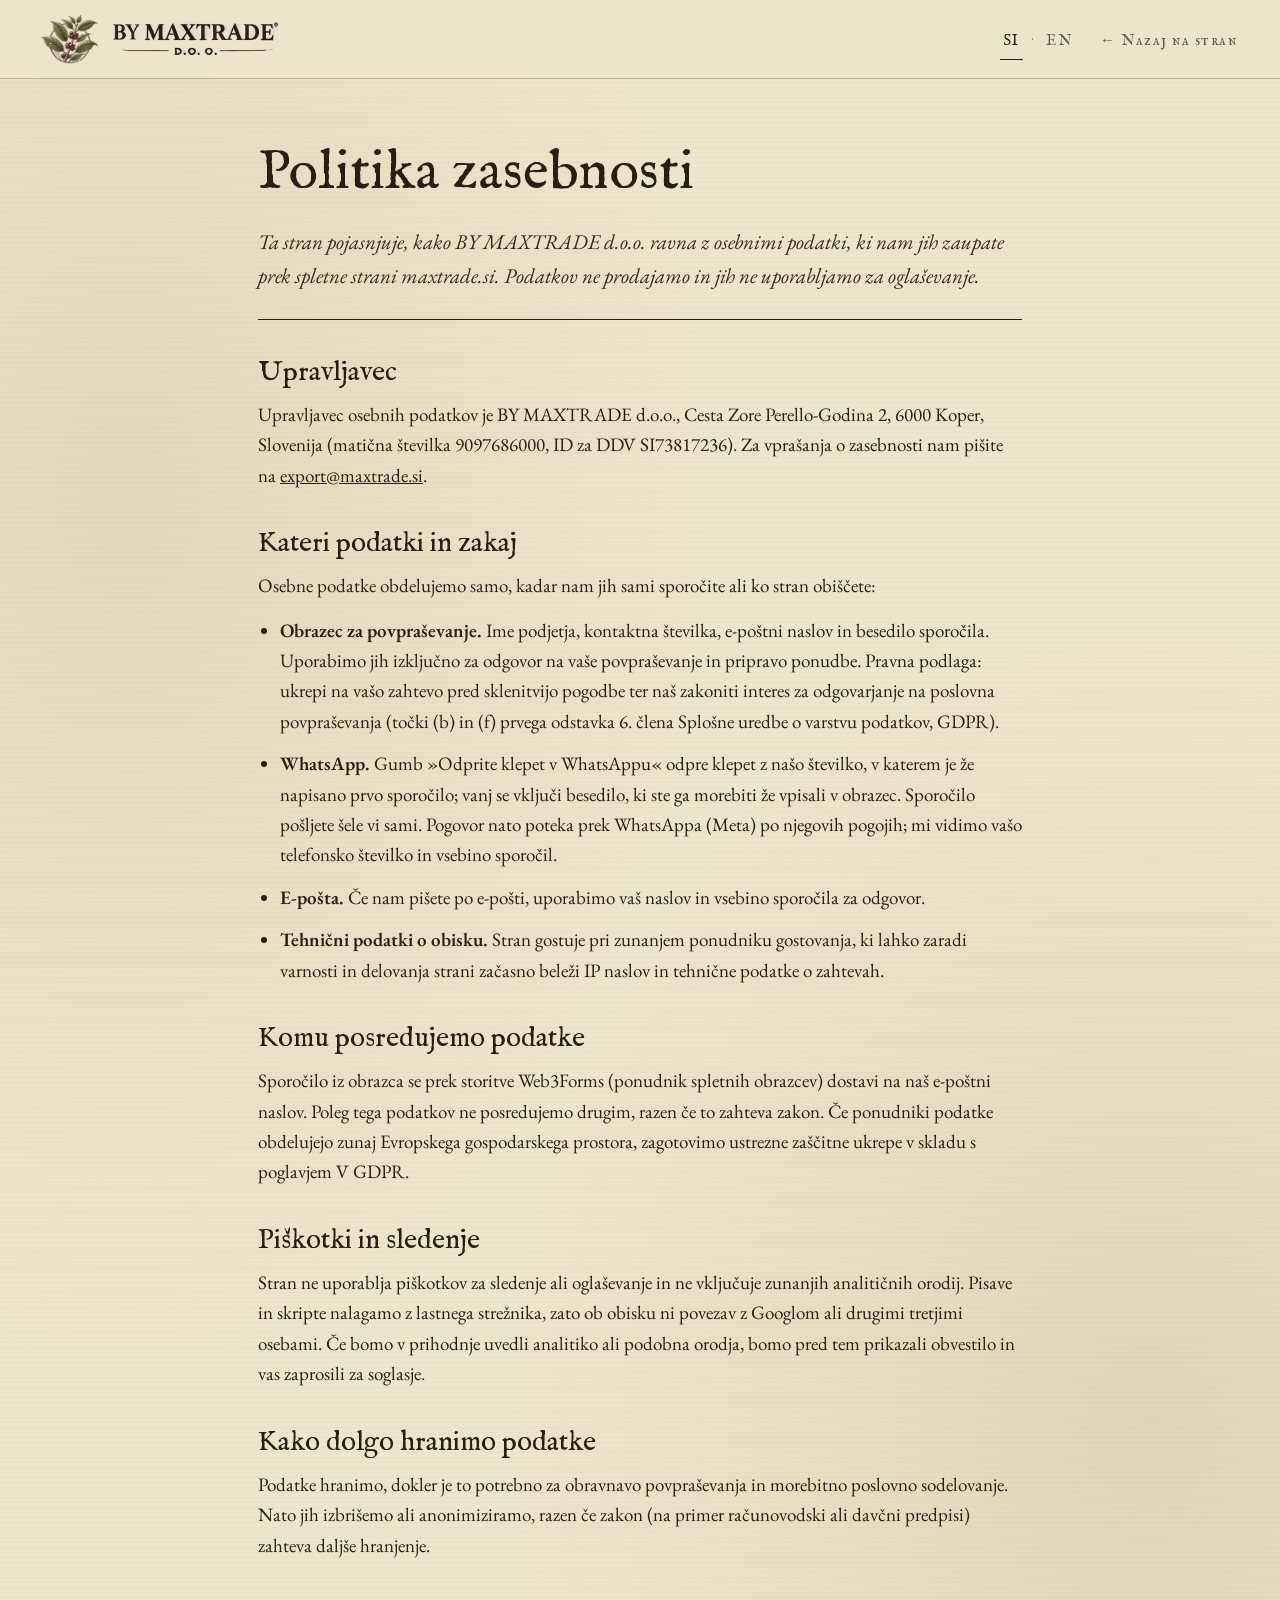
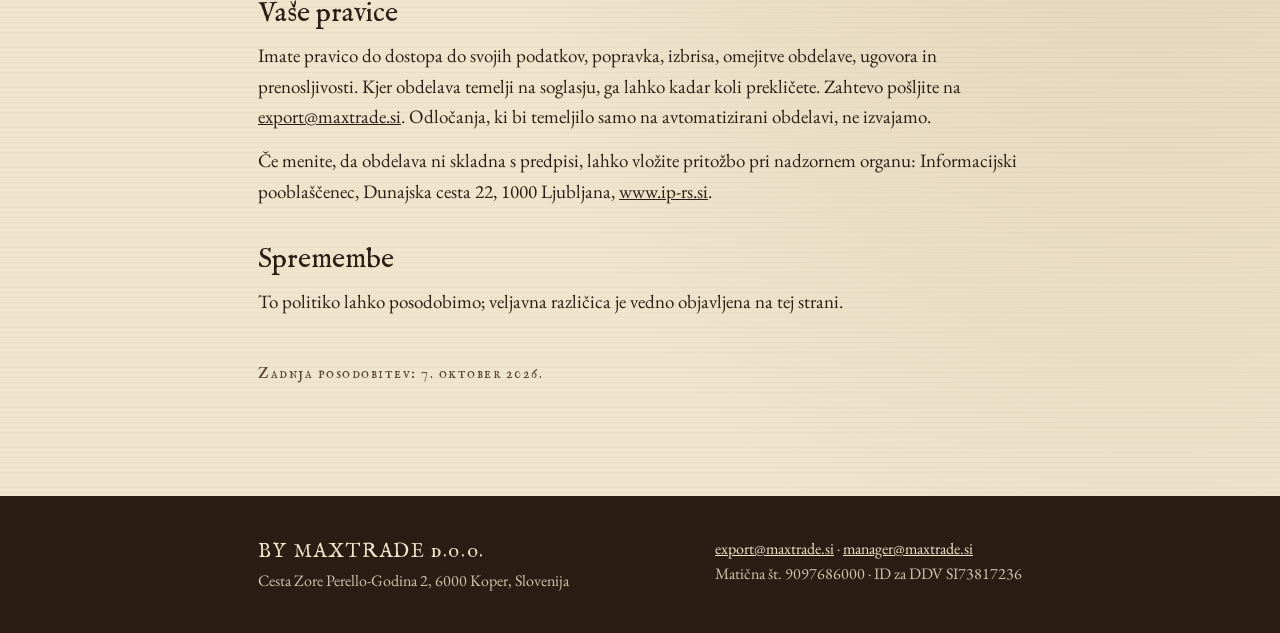
==== site/zasebnost/index.html @ ef6eb427 "Initial import: Age of Sail site package, previews, tools Co-Authored-By: Claude Sonnet 5.5 <noreply" ====
<!doctype html>
<html lang="sl">
<head>
<meta charset="utf-8">
<title>Politika zasebnosti — BY MAXTRADE d.o.o.</title>
<meta name="description" content="Politika zasebnosti — BY MAXTRADE d.o.o.">
<meta name="theme-color" content="#EFE4CC">
<link rel="canonical" href="https://maxtrade.si/zasebnost/">
<link rel="alternate" hreflang="sl" href="https://maxtrade.si/zasebnost/">
<link rel="alternate" hreflang="en" href="https://maxtrade.si/en/privacy/">
<link rel="alternate" hreflang="x-default" href="https://maxtrade.si/zasebnost/">
<link rel="icon" href="../favicon.ico" sizes="any">
<link rel="icon" type="image/png" sizes="32x32" href="../assets/img/favicon-32.png">
<link rel="apple-touch-icon" href="../assets/img/apple-touch-icon.png">
<meta property="og:type" content="website">
<meta property="og:site_name" content="BY MAXTRADE d.o.o.">
<meta property="og:locale" content="sl_SI">
<meta property="og:locale:alternate" content="en_GB">
<meta property="og:title" content="Politika zasebnosti — BY MAXTRADE d.o.o.">
<meta property="og:description" content="Politika zasebnosti — BY MAXTRADE d.o.o.">
<meta property="og:url" content="https://maxtrade.si/zasebnost/">
<meta property="og:image" content="https://maxtrade.si/assets/img/og.jpg">
<meta name="twitter:card" content="summary_large_image">
<meta name="viewport" content="width=device-width, initial-scale=1">
<meta name="robots" content="index,follow">
<link rel="preload" href="../assets/fonts/im-fell-english-ext-400-normal.woff2" as="font" type="font/woff2" crossorigin>
<link rel="stylesheet" href="../assets/fonts/fonts.css">
<link rel="stylesheet" href="../assets/css/privacy.css">
</head>
<body>
<header class="ptop">
  <a class="lock" href="../" aria-label="BY MAXTRADE d.o.o."><img class="m" src="../assets/img/logo-mark.webp" alt=""><img class="w" src="../assets/img/logo-word.webp" alt="BY MAXTRADE d.o.o."></a>
  <div class="r">
    <nav class="lang" aria-label="Jezik / Language"><a href="./" lang="sl" hreflang="sl" class="on" aria-current="true">SI</a><i aria-hidden="true">·</i><a href="../en/privacy/" lang="en" hreflang="en">EN</a></nav>
    <a class="back" href="../">← Nazaj na stran</a>
  </div>
</header>
<main class="pdoc">
<h1>Politika zasebnosti</h1>
<p class="intro">Ta stran pojasnjuje, kako BY MAXTRADE d.o.o. ravna z osebnimi podatki, ki nam jih zaupate prek spletne strani maxtrade.si. Podatkov ne prodajamo in jih ne uporabljamo za oglaševanje.</p>
<h2>Upravljavec</h2>
<p>Upravljavec osebnih podatkov je BY MAXTRADE d.o.o., Cesta Zore Perello-Godina 2, 6000 Koper, Slovenija (matična številka 9097686000, ID za DDV SI73817236). Za vprašanja o zasebnosti nam pišite na <a href="mailto:export@maxtrade.si">export@maxtrade.si</a>.</p>
<h2>Kateri podatki in zakaj</h2>
<p>Osebne podatke obdelujemo samo, kadar nam jih sami sporočite ali ko stran obiščete:</p>
<ul><li><strong>Obrazec za povpraševanje.</strong> Ime podjetja, kontaktna številka, e-poštni naslov in besedilo sporočila. Uporabimo jih izključno za odgovor na vaše povpraševanje in pripravo ponudbe. Pravna podlaga: ukrepi na vašo zahtevo pred sklenitvijo pogodbe ter naš zakoniti interes za odgovarjanje na poslovna povpraševanja (točki (b) in (f) prvega odstavka 6. člena Splošne uredbe o varstvu podatkov, GDPR).</li><li><strong>WhatsApp.</strong> Gumb »Odprite klepet v WhatsAppu« odpre klepet z našo številko, v katerem je že napisano prvo sporočilo; vanj se vključi besedilo, ki ste ga morebiti že vpisali v obrazec. Sporočilo pošljete šele vi sami. Pogovor nato poteka prek WhatsAppa (Meta) po njegovih pogojih; mi vidimo vašo telefonsko številko in vsebino sporočil.</li><li><strong>E-pošta.</strong> Če nam pišete po e-pošti, uporabimo vaš naslov in vsebino sporočila za odgovor.</li><li><strong>Tehnični podatki o obisku.</strong> Stran gostuje pri zunanjem ponudniku gostovanja, ki lahko zaradi varnosti in delovanja strani začasno beleži IP naslov in tehnične podatke o zahtevah.</li></ul>
<h2>Komu posredujemo podatke</h2>
<p>Sporočilo iz obrazca se prek storitve Web3Forms (ponudnik spletnih obrazcev) dostavi na naš e-poštni naslov. Poleg tega podatkov ne posredujemo drugim, razen če to zahteva zakon. Če ponudniki podatke obdelujejo zunaj Evropskega gospodarskega prostora, zagotovimo ustrezne zaščitne ukrepe v skladu s poglavjem V GDPR.</p>
<h2>Piškotki in sledenje</h2>
<p>Stran ne uporablja piškotkov za sledenje ali oglaševanje in ne vključuje zunanjih analitičnih orodij. Pisave in skripte nalagamo z lastnega strežnika, zato ob obisku ni povezav z Googlom ali drugimi tretjimi osebami. Če bomo v prihodnje uvedli analitiko ali podobna orodja, bomo pred tem prikazali obvestilo in vas zaprosili za soglasje.</p>
<h2>Kako dolgo hranimo podatke</h2>
<p>Podatke hranimo, dokler je to potrebno za obravnavo povpraševanja in morebitno poslovno sodelovanje. Nato jih izbrišemo ali anonimiziramo, razen če zakon (na primer računovodski ali davčni predpisi) zahteva daljše hranjenje.</p>
<h2>Vaše pravice</h2>
<p>Imate pravico do dostopa do svojih podatkov, popravka, izbrisa, omejitve obdelave, ugovora in prenosljivosti. Kjer obdelava temelji na soglasju, ga lahko kadar koli prekličete. Zahtevo pošljite na <a href="mailto:export@maxtrade.si">export@maxtrade.si</a>. Odločanja, ki bi temeljilo samo na avtomatizirani obdelavi, ne izvajamo.</p>
<p>Če menite, da obdelava ni skladna s predpisi, lahko vložite pritožbo pri nadzornem organu: Informacijski pooblaščenec, Dunajska cesta 22, 1000 Ljubljana, <a href="https://www.ip-rs.si" rel="noopener">www.ip-rs.si</a>.</p>
<h2>Spremembe</h2>
<p>To politiko lahko posodobimo; veljavna različica je vedno objavljena na tej strani.</p>
<p class="upd">Zadnja posodobitev: 7. oktober 2026.</p>
</main>
<footer class="pfoot"><div class="in">
  <div><p class="name">BY MAXTRADE d.o.o.</p><p>Cesta Zore Perello-Godina 2, 6000 Koper, Slovenija</p></div>
  <div><p><a href="mailto:export@maxtrade.si">export@maxtrade.si</a> · <a href="mailto:manager@maxtrade.si">manager@maxtrade.si</a></p><p>Matična št. 9097686000 · ID za DDV SI73817236</p></div>
</div></footer>
</body>
</html>
---- site/assets/fonts/fonts.css ----
/* Self-hosted fonts, SIL Open Font License 1.1 (see LICENSES.txt).
   IM Fell English / IM Fell English SC: the Latin set plus the Slovenian letters č š ž Č Š Ž, which the original font lacks (added by BY MAXTRADE, files *-ext-*). */
@font-face{font-family:'IM Fell English';font-style:normal;font-weight:400;font-display:swap;src:url(im-fell-english-ext-400-normal.woff2) format('woff2');unicode-range:U+0000-00FF,U+0131,U+0152-0153,U+02BB-02BC,U+02C6,U+02DA,U+02DC,U+0304,U+0308,U+0329,U+2000-206F,U+20AC,U+2122,U+2191,U+2193,U+2212,U+2215,U+FEFF,U+FFFD,U+010C-010D,U+0160-0161,U+017D-017E}
@font-face{font-family:'IM Fell English';font-style:italic;font-weight:400;font-display:swap;src:url(im-fell-english-ext-400-italic.woff2) format('woff2');unicode-range:U+0000-00FF,U+0131,U+0152-0153,U+02BB-02BC,U+02C6,U+02DA,U+02DC,U+0304,U+0308,U+0329,U+2000-206F,U+20AC,U+2122,U+2191,U+2193,U+2212,U+2215,U+FEFF,U+FFFD,U+010C-010D,U+0160-0161,U+017D-017E}
@font-face{font-family:'IM Fell English SC';font-style:normal;font-weight:400;font-display:swap;src:url(im-fell-english-sc-ext-400-normal.woff2) format('woff2');unicode-range:U+0000-00FF,U+0131,U+0152-0153,U+02BB-02BC,U+02C6,U+02DA,U+02DC,U+0304,U+0308,U+0329,U+2000-206F,U+20AC,U+2122,U+2191,U+2193,U+2212,U+2215,U+FEFF,U+FFFD,U+010C-010D,U+0160-0161,U+017D-017E}
@font-face{font-family:'EB Garamond';font-style:normal;font-weight:400;font-display:swap;src:url(eb-garamond-latin-400-normal.woff2) format('woff2');unicode-range:U+0000-00FF,U+0131,U+0152-0153,U+02BB-02BC,U+02C6,U+02DA,U+02DC,U+0304,U+0308,U+0329,U+2000-206F,U+20AC,U+2122,U+2191,U+2193,U+2212,U+2215,U+FEFF,U+FFFD}
@font-face{font-family:'EB Garamond';font-style:normal;font-weight:400;font-display:swap;src:url(eb-garamond-latin-ext-400-normal.woff2) format('woff2');unicode-range:U+0100-02BA,U+02BD-02C5,U+02C7-02CC,U+02CE-02D7,U+02DD-02FF,U+0304,U+0308,U+0329,U+1D00-1DBF,U+1E00-1E9F,U+1EF2-1EFF,U+2020,U+20A0-20AB,U+20AD-20C0,U+2113,U+2C60-2C7F,U+A720-A7FF}
@font-face{font-family:'EB Garamond';font-style:italic;font-weight:400;font-display:swap;src:url(eb-garamond-latin-400-italic.woff2) format('woff2');unicode-range:U+0000-00FF,U+0131,U+0152-0153,U+02BB-02BC,U+02C6,U+02DA,U+02DC,U+0304,U+0308,U+0329,U+2000-206F,U+20AC,U+2122,U+2191,U+2193,U+2212,U+2215,U+FEFF,U+FFFD}
@font-face{font-family:'EB Garamond';font-style:italic;font-weight:400;font-display:swap;src:url(eb-garamond-latin-ext-400-italic.woff2) format('woff2');unicode-range:U+0100-02BA,U+02BD-02C5,U+02C7-02CC,U+02CE-02D7,U+02DD-02FF,U+0304,U+0308,U+0329,U+1D00-1DBF,U+1E00-1E9F,U+1EF2-1EFF,U+2020,U+20A0-20AB,U+20AD-20C0,U+2113,U+2C60-2C7F,U+A720-A7FF}
@font-face{font-family:'EB Garamond';font-style:normal;font-weight:500;font-display:swap;src:url(eb-garamond-latin-500-normal.woff2) format('woff2');unicode-range:U+0000-00FF,U+0131,U+0152-0153,U+02BB-02BC,U+02C6,U+02DA,U+02DC,U+0304,U+0308,U+0329,U+2000-206F,U+20AC,U+2122,U+2191,U+2193,U+2212,U+2215,U+FEFF,U+FFFD}
@font-face{font-family:'EB Garamond';font-style:normal;font-weight:500;font-display:swap;src:url(eb-garamond-latin-ext-500-normal.woff2) format('woff2');unicode-range:U+0100-02BA,U+02BD-02C5,U+02C7-02CC,U+02CE-02D7,U+02DD-02FF,U+0304,U+0308,U+0329,U+1D00-1DBF,U+1E00-1E9F,U+1EF2-1EFF,U+2020,U+20A0-20AB,U+20AD-20C0,U+2113,U+2C60-2C7F,U+A720-A7FF}
@font-face{font-family:'EB Garamond';font-style:normal;font-weight:600;font-display:swap;src:url(eb-garamond-latin-600-normal.woff2) format('woff2');unicode-range:U+0000-00FF,U+0131,U+0152-0153,U+02BB-02BC,U+02C6,U+02DA,U+02DC,U+0304,U+0308,U+0329,U+2000-206F,U+20AC,U+2122,U+2191,U+2193,U+2212,U+2215,U+FEFF,U+FFFD}
@font-face{font-family:'EB Garamond';font-style:normal;font-weight:600;font-display:swap;src:url(eb-garamond-latin-ext-600-normal.woff2) format('woff2');unicode-range:U+0100-02BA,U+02BD-02C5,U+02C7-02CC,U+02CE-02D7,U+02DD-02FF,U+0304,U+0308,U+0329,U+1D00-1DBF,U+1E00-1E9F,U+1EF2-1EFF,U+2020,U+20A0-20AB,U+20AD-20C0,U+2113,U+2C60-2C7F,U+A720-A7FF}
@font-face{font-family:'Pinyon Script';font-style:normal;font-weight:400;font-display:swap;src:url(pinyon-script-latin-400-normal.woff2) format('woff2');unicode-range:U+0000-00FF,U+0131,U+0152-0153,U+02BB-02BC,U+02C6,U+02DA,U+02DC,U+0304,U+0308,U+0329,U+2000-206F,U+20AC,U+2122,U+2191,U+2193,U+2212,U+2215,U+FEFF,U+FFFD}
@font-face{font-family:'Pinyon Script';font-style:normal;font-weight:400;font-display:swap;src:url(pinyon-script-latin-ext-400-normal.woff2) format('woff2');unicode-range:U+0100-02BA,U+02BD-02C5,U+02C7-02CC,U+02CE-02D7,U+02DD-02FF,U+0304,U+0308,U+0329,U+1D00-1DBF,U+1E00-1E9F,U+1EF2-1EFF,U+2020,U+20A0-20AB,U+20AD-20C0,U+2113,U+2C60-2C7F,U+A720-A7FF}
---- site/assets/css/privacy.css ----
:root{
    --paper:#EFE4CC; --paper2:#E6D7B8; --sheet:#F3EAD6; --deep:#E2D1AE;
    --ink:#2A1E14; --ink2:#3A2B1E; --faded:#5A4632; --olive:#55602F; --olive2:#7C8B4A; --seal:#3F4722;
    --fell:'IM Fell English', Georgia, 'Times New Roman', serif;
    --sc:'IM Fell English SC', Georgia, 'Times New Roman', serif;
    --body:'EB Garamond', Georgia, 'Times New Roman', serif;
    --hand:'Pinyon Script', 'Snell Roundhand', cursive;
    color-scheme: light;
  }
  *{box-sizing:border-box}
  html{scroll-behavior:smooth}
  @media (prefers-reduced-motion: reduce){ html{scroll-behavior:auto} }
  body{margin:0;background-color:var(--paper);background-image:radial-gradient(ellipse at 10% 22%,rgba(140,106,60,.10),transparent 36%),radial-gradient(ellipse at 90% 64%,rgba(140,106,60,.12),transparent 40%),repeating-linear-gradient(0deg,rgba(42,30,20,.022) 0 1px,transparent 1px 5px);color:var(--ink);font-family:var(--body);font-size:19px;line-height:1.6;-webkit-font-smoothing:antialiased;overflow-x:hidden}
  img{max-width:100%}
  a{color:var(--ink)}
  :focus-visible{outline:2px solid var(--olive);outline-offset:3px}
  .sc{font-family:var(--sc);letter-spacing:.14em}
  .sr{position:absolute;width:1px;height:1px;overflow:hidden;clip:rect(0 0 0 0);white-space:nowrap}
  .hand{font-family:var(--hand);color:var(--olive);line-height:1.1}
  .wrap{max-width:1280px;margin:0 auto;padding:0 48px}
  h1,h2,h3{font-family:var(--fell);font-weight:400;margin:0;line-height:1.08}
  .btn{display:inline-flex;align-items:center;justify-content:center;min-height:48px;padding:0 26px;font-family:var(--sc);font-size:17px;letter-spacing:.1em;text-decoration:none;cursor:pointer;border:1px solid var(--ink);transition:background .25s,color .25s}
  .btn-ink{background:var(--ink);color:var(--paper)} .btn-ink:hover{background:var(--olive);border-color:var(--olive);color:var(--paper)}
  .btn-line{background:transparent;color:var(--ink)} .btn-line:hover{background:var(--ink);color:var(--paper)}
  .ptop{display:flex;align-items:center;justify-content:space-between;gap:16px 28px;padding:14px 40px;border-bottom:1px solid rgba(42,30,20,.25);background:rgba(239,228,204,.95);flex-wrap:wrap}
  .ptop .lock{display:flex;align-items:center;gap:12px;text-decoration:none}
  .ptop .lock img{display:block;width:auto}.ptop .lock .m{height:50px}.ptop .lock .w{height:36px}
  .ptop .r{display:flex;align-items:center;gap:22px;font-family:var(--sc);font-size:15px;letter-spacing:.1em}
  .ptop .r a{color:inherit;text-decoration:none;opacity:.7;padding:10px 3px 6px;border-bottom:1px solid transparent}
  .ptop .r a:hover,.ptop .r a.on{opacity:1}.ptop .r a.on{border-bottom-color:currentColor}
  .ptop .lang{display:flex;gap:8px;align-items:center}.ptop .lang i{font-style:normal;opacity:.45}
  .ptop .back{opacity:1;border-bottom:1px solid currentColor}
  .pdoc{max-width:820px;margin:0 auto;padding:64px 28px 96px}
  .pdoc h1{font-size:clamp(36px,6vw,56px);margin-bottom:22px}
  .pdoc .intro{font-size:21px;font-style:italic;color:var(--ink2);margin:0 0 34px;padding-bottom:26px;border-bottom:1px solid var(--ink)}
  .pdoc h2{font-size:28px;margin:38px 0 12px}
  .pdoc p,.pdoc li{font-size:19px;line-height:1.6;margin:0 0 14px}
  .pdoc ul{margin:0 0 14px;padding-left:22px}.pdoc li{margin-bottom:12px}
  .pdoc .upd{margin-top:44px;font-family:var(--sc);letter-spacing:.1em;font-size:15px;color:var(--faded)}
  .pfoot{background:var(--ink);color:var(--paper);padding:40px 0}
  .pfoot .in{max-width:820px;margin:0 auto;padding:0 28px;display:flex;flex-wrap:wrap;gap:12px 40px;justify-content:space-between}
  .pfoot p{margin:0;font-size:16px;color:rgba(239,228,204,.84)}.pfoot .name{font-family:var(--sc);font-size:20px;letter-spacing:.08em;color:var(--paper)}
  .pfoot a{color:var(--paper)}
  @media (max-width:640px){.ptop{padding:10px 16px}.ptop .lock .m{height:42px}.ptop .lock .w{height:30px}.pdoc{padding:40px 20px 72px}.pdoc p,.pdoc li{font-size:18px}}
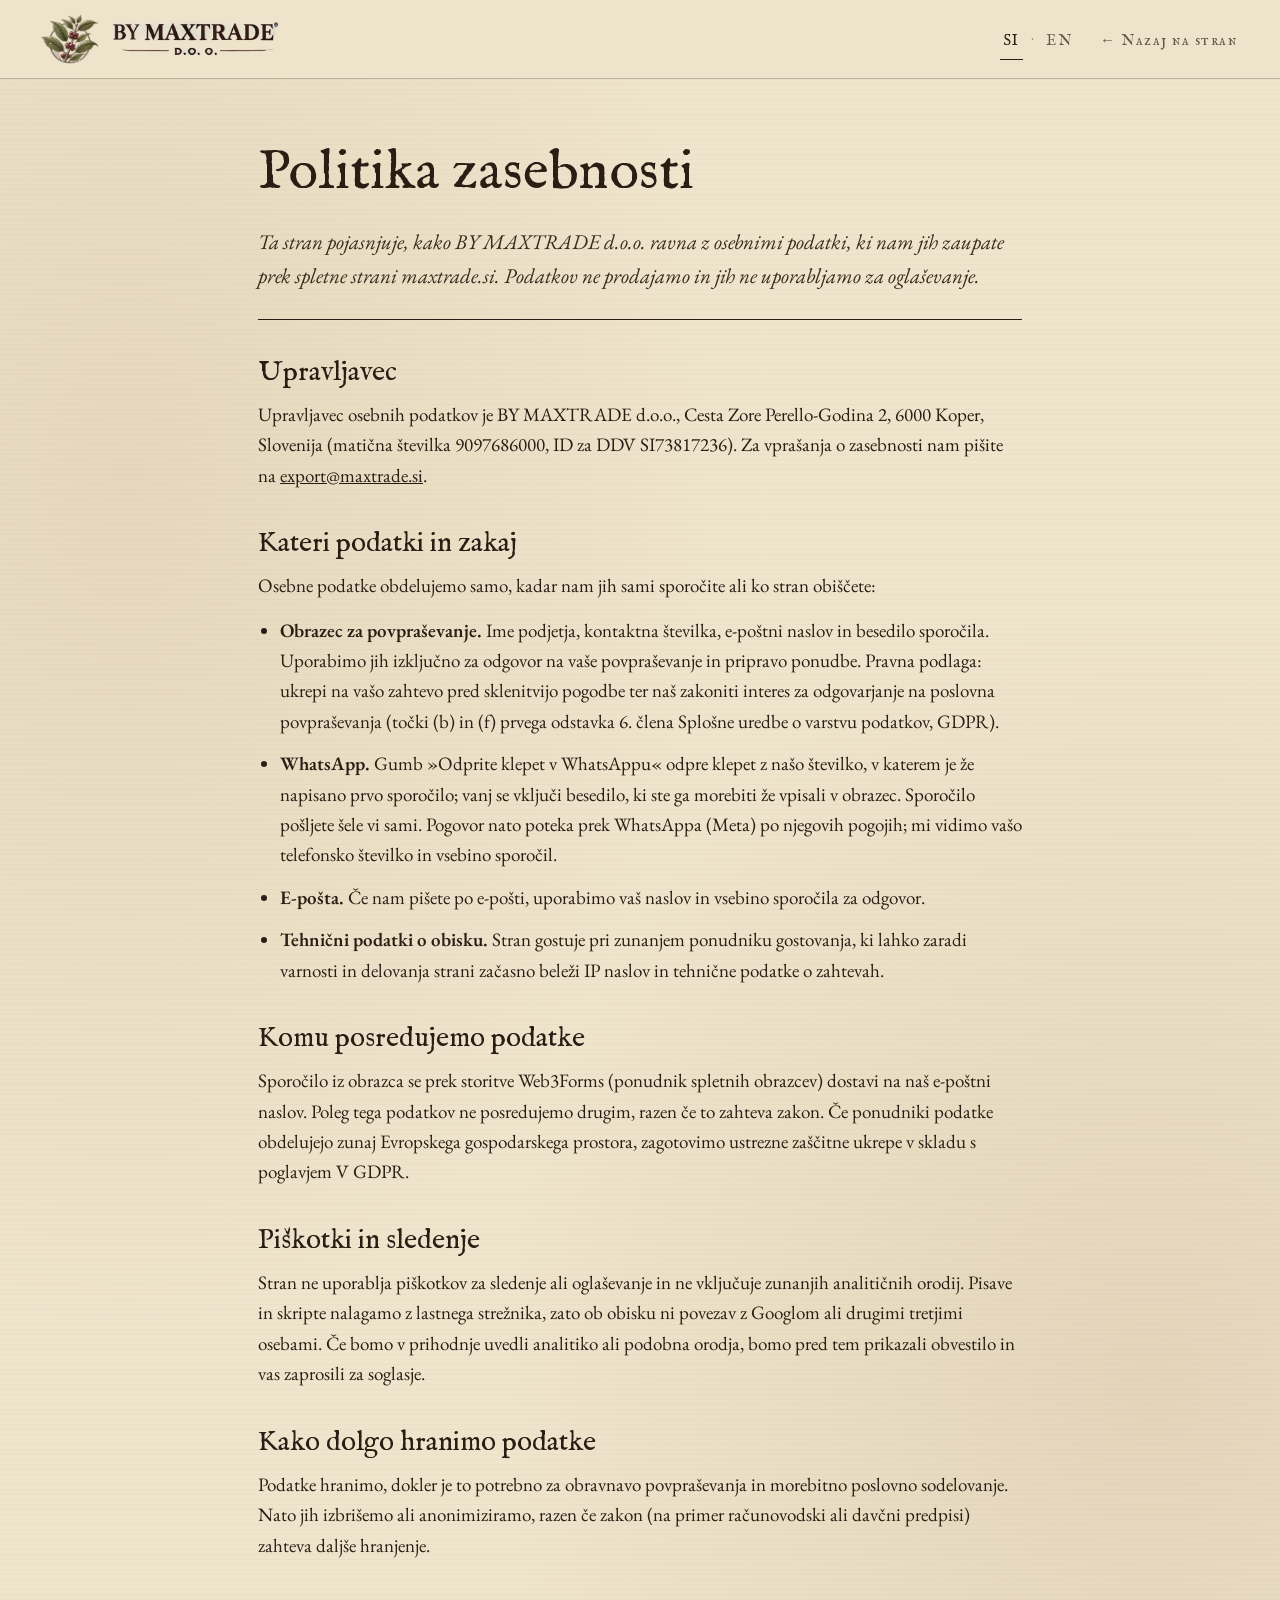
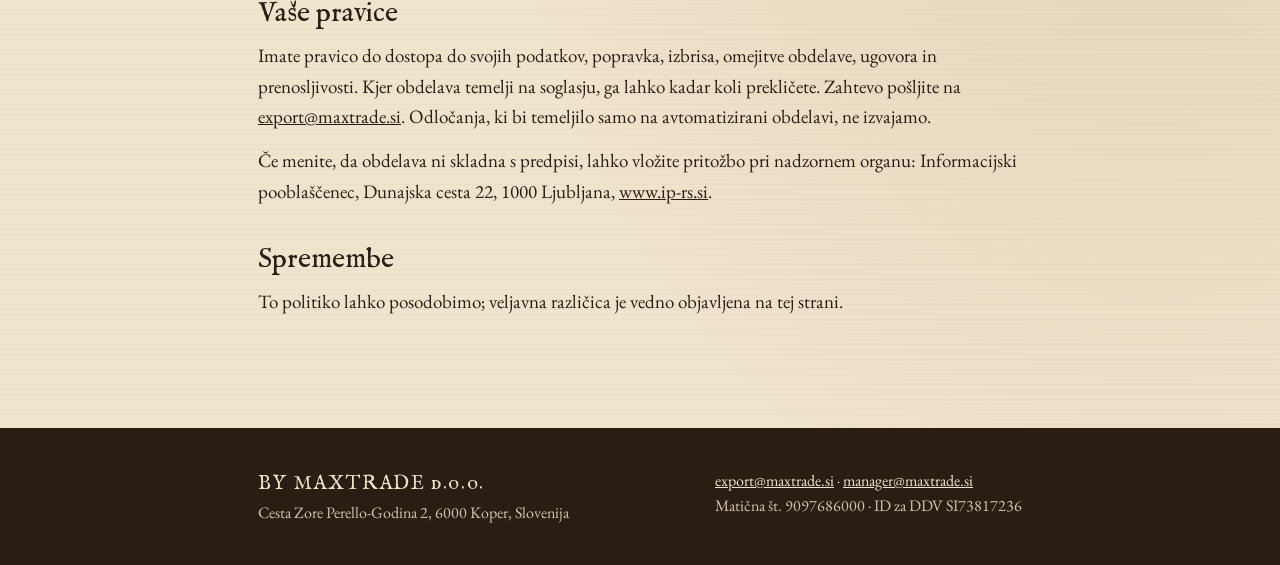
==== commit 29db47cd: "Site live on Hostko: hosting/DNS/SSL/form state, .htaccess, hosting zip, methodology - docs/HOSTING_" ====
--- a/site/zasebnost/index.html
+++ b/site/zasebnost/index.html
@@ -54,7 +54,6 @@
 <p>Če menite, da obdelava ni skladna s predpisi, lahko vložite pritožbo pri nadzornem organu: Informacijski pooblaščenec, Dunajska cesta 22, 1000 Ljubljana, <a href="https://www.ip-rs.si" rel="noopener">www.ip-rs.si</a>.</p>
 <h2>Spremembe</h2>
 <p>To politiko lahko posodobimo; veljavna različica je vedno objavljena na tej strani.</p>
-<p class="upd">Zadnja posodobitev: 7. oktober 2026.</p>
 </main>
 <footer class="pfoot"><div class="in">
   <div><p class="name">BY MAXTRADE d.o.o.</p><p>Cesta Zore Perello-Godina 2, 6000 Koper, Slovenija</p></div>
